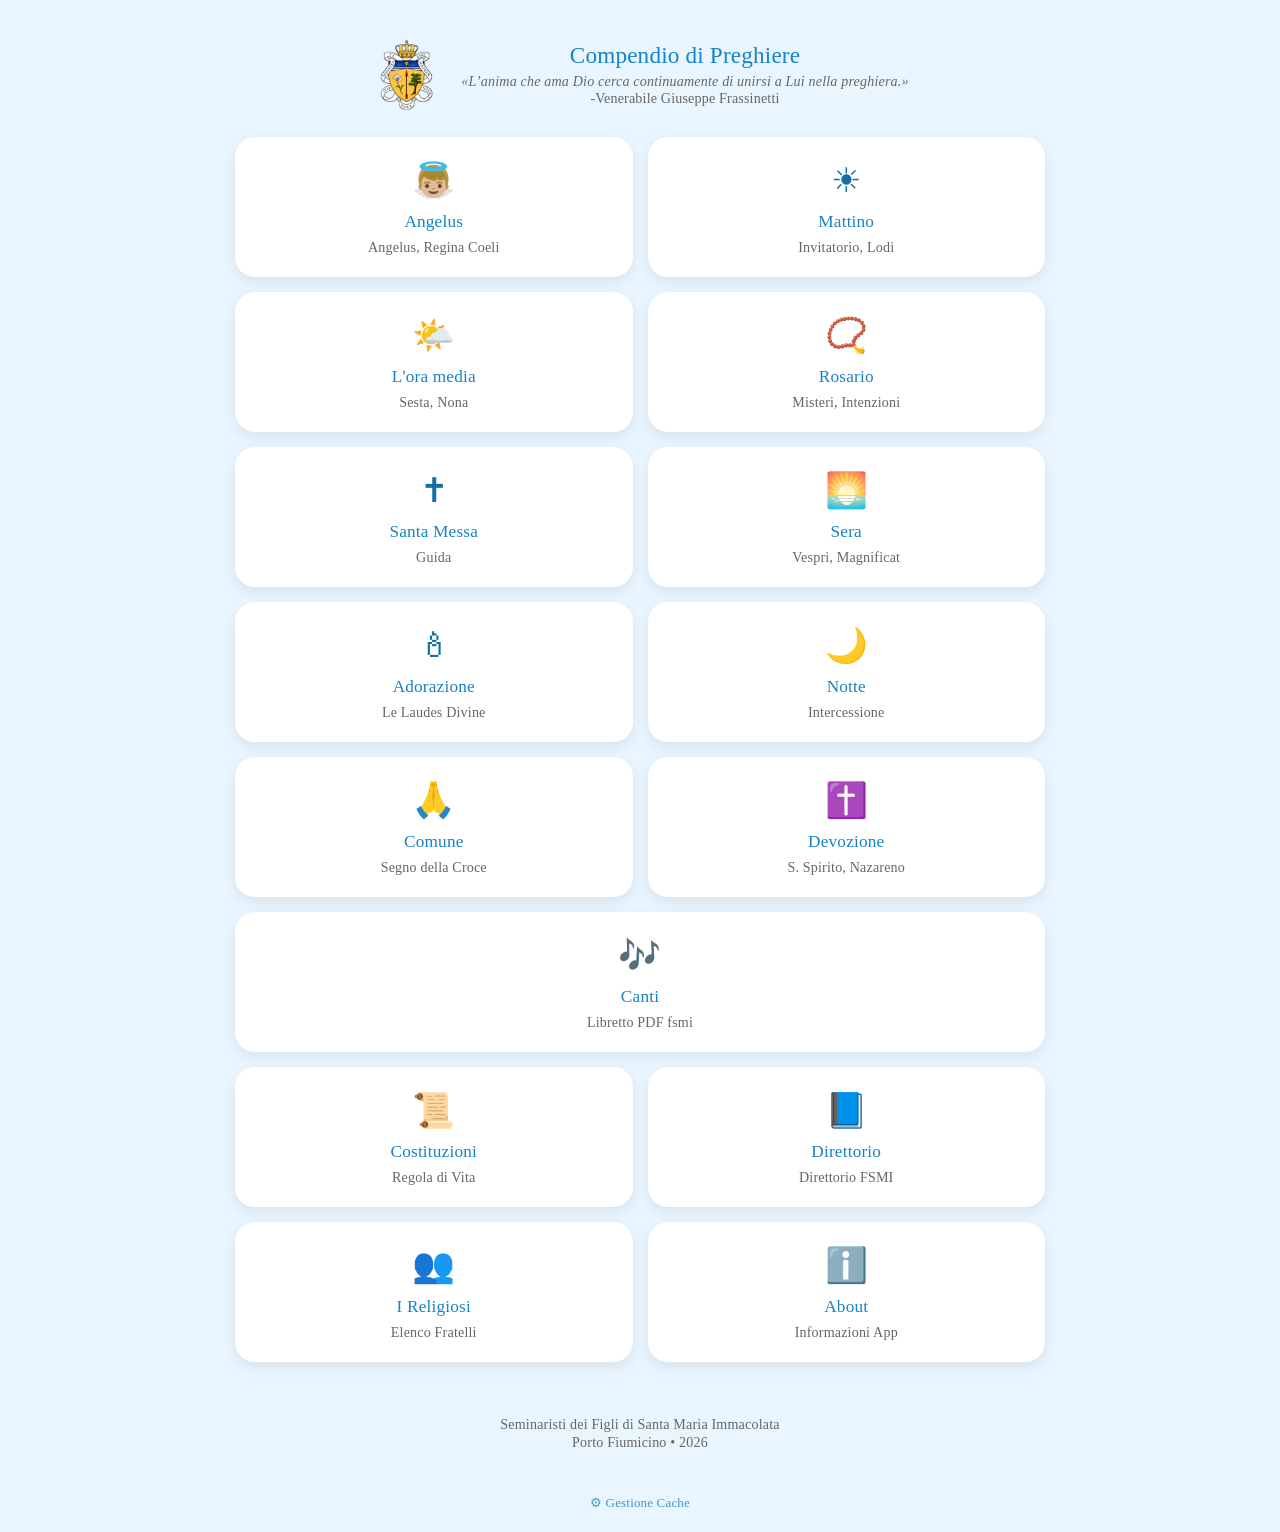
==== index.html @ a9f54e00 "update" ====
<!DOCTYPE html>
<html lang="it">
<head>
    <meta charset="UTF-8">
    <meta name="viewport" content="width=device-width, initial-scale=1.0">

    <title>Compendio di Preghiere</title>

    <link rel="stylesheet" href="css/style.css">
    <link rel="manifest" href="manifest.webmanifest">

    <meta name="theme-color" content="#4aaee8">
    <meta name="mobile-web-app-capable" content="yes">
    <meta name="apple-mobile-web-app-status-bar-style" content="default">
    <meta name="apple-mobile-web-app-title" content="Preghiera">
</head>

<body>
    <main class="home">
        <br>

        <section class="home-hero">
            <img src="images/logo.png" alt="Logo SHMI">

            <div class="hero-text">
                <h1>Compendio di Preghiere</h1>

                <p class="subtitle">
                    <em>«L’anima che ama Dio cerca continuamente
                    di unirsi a Lui nella preghiera.»</em>
                    <br>
                    -Venerabile Giuseppe Frassinetti
                </p>
            </div>
        </section>

        <section class="app-grid">
            <a href="angelus.html">
                <span>👼🏼</span>
                <h3>Angelus</h3>
                <p>Angelus, Regina Coeli</p>
            </a>

            <a href="morning-prayer.html">
                <span>☀</span>
                <h3>Mattino</h3>
                <p>Invitatorio, Lodi</p>
            </a>

            <a href="sesta-nona.html">
                <span>🌤️</span>
                <h3>L'ora media</h3>
                <p>Sesta, Nona</p>
            </a>

            <a href="rosary.html">
                <span>📿</span>
                <h3>Rosario</h3>
                <p>Misteri, Intenzioni</p>
            </a>

            <a href="mass-guide.html">
                <span>✝</span>
                <h3>Santa Messa</h3>
                <p>Guida</p>
            </a>

            <a href="evening-prayer.html">
                <span>🌅</span>
                <h3>Sera</h3>
                <p>Vespri, Magnificat</p>
            </a>

            <a href="adoration.html">
                <span>🕯</span>
                <h3>Adorazione</h3>
                <p>Le Laudes Divine</p>
            </a>

            <a href="night-prayer.html">
                <span>🌙</span>
                <h3>Notte</h3>
                <p>Intercessione</p>
            </a>

            <a href="basic-prayers.html">
                <span>🙏</span>
                <h3>Comune</h3>
                <p>Segno della Croce</p>
            </a>

            <a href="devotions.html">
                <span>✝️</span>
                <h3>Devozione</h3>
                <p>S. Spirito, Nazareno</p>
            </a>

            <a href="songbook.html" class="wide-card">
                <span>🎶</span>
                <h3>Canti</h3>
                <p>Libretto PDF fsmi</p>
            </a>

            <a href="costituzioni.html">
                <span>📜</span>
                <h3>Costituzioni</h3>
                <p>Regola di Vita</p>
            </a>

            <a href="direttorio.html">
                <span>📘</span>
                <h3>Direttorio</h3>
                <p>Direttorio FSMI</p>
            </a>

            <a href="religiosi.html">
                <span>👥</span>
                <h3>I Religiosi</h3>
                <p>Elenco Fratelli</p>
            </a>

            <a href="about.html">
                <span>ℹ️</span>
                <h3>About</h3>
                <p>Informazioni App</p>
            </a>
        </section>
    </main>

    <footer>
        <p class="subtitle">
            Seminaristi dei Figli di Santa Maria Immacolata<br>
            Porto Fiumicino • 2026
        </p>
    </footer>

    <!-- CACHE MANAGER LINK: BROWSER / PWA ONLY -->
    <div id="cacheManagerLink" hidden
         style="text-align:center; padding: 10px 0 20px;">

        <a href="cache-manager.html"
           style="
               color: #1683c6;
               font-family: Georgia, 'Times New Roman', serif;
               font-size: 13px;
               text-decoration: none;
               opacity: 0.8;
           ">
            ⚙ Gestione Cache
        </a>

    </div>

    <!-- SHOW CACHE MANAGER ONLY OUTSIDE CORDOVA -->
    <script>
        (() => {
            const link = document.getElementById("cacheManagerLink");

            function updateCacheManagerVisibility() {
                link.hidden = !!window.cordova;
            }

            updateCacheManagerVisibility();

            document.addEventListener(
                "deviceready",
                updateCacheManagerVisibility,
                false
            );
        })();
    </script>



    <script src="js/app.js"></script>

</body>
</html>
---- css/style.css ----
/* ==========================================================
   LIBRETTO DI PREGHIERA
   UNIVERSAL STYLE SHEET
   Sky Blue Theme
========================================================== */


/* ==========================================================
   ROOT
========================================================== */

:root {
    --prayer-font-size: 17px;
    --background-color: #eaf6ff;
    --main-blue: #4AAEE8;
    --accent-blue: #1683c6;
    --link-blue: #1677b5;
    --text-color: #333333;
}


/* ==========================================================
   RESET
========================================================== */

* {
    box-sizing: border-box;
}

html {
    scroll-behavior: smooth;
}

body {
    margin: 0;
    background: var(--background-color);
    color: var(--text-color);
    font-family: Georgia, "Times New Roman", serif;
    font-size: 17px;
    line-height: 1.24;
    letter-spacing: .01em;
}



/* ==========================================================
   GLOBAL HEADER SYSTEM
========================================================== */

header {
    position: sticky;
    top: 0;
    z-index: 1000;

    display: flex;
    align-items: center;
    justify-content: center;

    width: 100%;
    height: 42px;
    min-height: 42px;
    box-sizing: border-box;
    margin: 0;
    padding: 0 48px 0 10px;

    background: var(--main-blue);
    color: #ffffff;
    text-align: center;
    box-shadow: 0 2px 6px rgba(0, 0, 0, .12);
}

header h1 {
    margin: 0;
    padding: 0;
    color: inherit;
    font-family: Georgia, "Times New Roman", serif;
    font-size: 17px;
    font-weight: normal;
    line-height: 1.1;
    text-align: center;
}

header p {
    display: none;
}

/* Canti catalogue */
.songbook-header {
    justify-content: center;
}

/* HTML song viewer */
.song-viewer-header {
    position: relative;
    top: auto;
    z-index: 10;
    flex: 0 0 42px;
    justify-content: space-between;
    padding: 0 14px;
}

/* PDF song viewer */
.pdf-song-viewer-header {
    position: relative;
    top: auto;
    z-index: 10;
    flex: 0 0 42px;
    display: grid;
    grid-template-columns: 56px 1fr 56px;
    align-items: center;
    padding: 0 8px;
}





/* ==========================================================
   MAIN CONTENT
========================================================== */

main {
    width: 100%;
    max-width: 850px;
    margin: 0 auto;
    padding: 20px;
}


/* ==========================================================
   HOME PAGE
========================================================== */

.home {
    padding-top: 10px;
}

.home-hero {
    display: flex;
    align-items: center;
    justify-content: center;
    gap: 18px;
    width: 100%;
    padding: 8px 5px 18px;
}

.home-hero img {
    display: block;
    width: 72px;
    height: auto;
    flex-shrink: 0;
}

.hero-text {
    flex: 0 1 auto;
    text-align: center;
}

.home-hero h1 {
    margin: 0;
    color: var(--accent-blue);
    font-size: 1.45rem;
    font-weight: normal;
    line-height: 1.15;
}

.subtitle {
    margin: 4px 0 0;
    color: #666666;
    font-size: .88rem;
    line-height: 1.25;
}

.subcenter {
    display: block;
    font-size: .88rem;
    text-align: center;
}


/* ==========================================================
   HOME PAGE APP GRID
========================================================== */

.app-grid {
    display: grid;
    grid-template-columns: repeat(2, 1fr);
    gap: 15px;
    margin-top: 8px;
}

.app-grid a {
    display: flex;
    flex-direction: column;
    align-items: center;
    justify-content: center;
    min-height: 140px;
    padding: 20px 15px;
    border-radius: 20px;
    background: #ffffff;
    color: #146fa5;
    text-align: center;
    text-decoration: none;
    box-shadow: 0 5px 14px rgba(0, 0, 0, .08);
    transition: .25s;
}

.app-grid a:hover {
    transform: translateY(-3px);
    box-shadow: 0 8px 18px rgba(0, 0, 0, .12);
}

.app-grid span {
    margin-bottom: 10px;
    font-size: 2.15rem;
}

.app-grid h3 {
    margin: 0;
    color: var(--accent-blue);
    font-size: 1.08rem;
    font-weight: normal;
}

.app-grid p {
    margin: 6px 0 0;
    color: #666666;
    font-size: .88rem;
    line-height: 1.2;
}

.wide-card {
    grid-column: 1 / -1;
}


/* ==========================================================
   COMPACT SUMMARY
========================================================== */

.compactsummary {
    width: 100%;
    margin: 0;
}

.compactsummary details {
    width: 100%;
    margin: 0;
    padding: 0;
}

.compactsummary summary {
    width: 220px;
    margin: 0 auto;
    padding: 2px 0;
    text-align: left;
}


/* ==========================================================
   PRAYER CARDS
========================================================== */

.prayer-card {
    margin-bottom: 24px;
    padding: 26px;
    border-radius: 18px;
    background: #ffffff;
    box-shadow: 0 4px 12px rgba(0, 0, 0, .08);
}

.prayer-card h2 {
    display: flex;
    align-items: center;
    justify-content: space-between;
    gap: 10px;
    margin: 0 0 15px;
    padding-bottom: 10px;
    border-bottom: 1px solid #d7ecfa;
    color: var(--accent-blue);
    font-size: 1.45rem;
    font-weight: normal;
}

.prayer-card h3 {
    color: var(--accent-blue);
    font-weight: normal;
}


/* ==========================================================
   SONG BUTTONS IN PRAYER CARDS
========================================================== */

.song-button {
    flex-shrink: 0;
    margin: 0;
    padding: 0;
    border: none;
    background: transparent;
    font-size: .9em;
    line-height: 1;
    cursor: pointer;
}

.song-button:hover {
    transform: scale(1.1);
}

.song-button:active {
    transform: scale(.95);
}


/* ==========================================================
   GENERAL TEXT AND PARAGRAPHS
========================================================== */

p {
    margin: 0;
    font-size: var(--prayer-font-size);
    line-height: 1.24;
}

.prayer {
    text-align: center;
}

.response {
    color: #267aa8;
    font-style: italic;
}

.rubric {
    color: #8d3b00;
    font-style: italic;
}

.antiphon {
    color: var(--accent-blue);
    font-weight: bold;
}

.psalm {
    text-align: left;
}

.center {
    text-align: center;
}

.right {
    text-align: right;
}

.justify {
    text-align: justify;
}

.sub {
    font-size: 10px;
}


/* ==========================================================
   DETAILS AND SUMMARY
========================================================== */

details {
    margin: 5px 0;
    padding: 5px 15px;
}

summary {
    padding: 4px;
    color: var(--link-blue);
    font-weight: bold;
    cursor: pointer;
}

summary:hover {
    color: #0c5b8d;
}

details .prayer {
    padding-top: 6px;
}


/* ==========================================================
   NESTED DETAILS
========================================================== */

.subdetails {
    margin: 8px 0 8px 12px;
    padding: 4px 10px;
    border: 1px solid #b9def5;
    border-radius: 8px;
    background: #ffffff;
    box-shadow: none;
}

.subdetails summary {
    padding: 5px 4px;
    color: var(--link-blue);
    font-size: .95em;
    font-weight: bold;
}

.subdetails summary:hover {
    color: #0c5b8d;
}

.subdetails .prayer {
    padding: 8px 4px 4px;
}


/* ==========================================================
   GENERAL LINKS
========================================================== */

a {
    color: var(--link-blue);
}

a:hover {
    color: #0c5b8d;
}


/* ==========================================================
   FOOTER
========================================================== */

footer {
    padding: 30px 20px;
    color: #777777;
    font-size: .9rem;
    text-align: center;
}


/* ==========================================================
   FLOATING ZOOM CONTROLS
========================================================== */

.zoom-container {
    position: fixed;
    right: 20px;
    bottom: 20px;
    z-index: 9999;
}

.zoom-btn,
.zoom-controls button {
    width: 58px;
    height: 58px;
    border: none;
    border-radius: 50%;
    background: var(--main-blue);
    color: #ffffff;
    font-size: 26px;
    cursor: pointer;
    box-shadow: 0 5px 12px rgba(0, 0, 0, .25);
    transition: .2s;
}

.zoom-btn:hover,
.zoom-controls button:hover {
    transform: scale(1.08);
}

.zoom-controls {
    display: none;
    flex-direction: column;
    gap: 10px;
    margin-bottom: 10px;
}

.zoom-controls.show {
    display: flex;
}


/* ==========================================================
   PRAYER INTENTIONS SLIDER
========================================================== */

.intentions-slider {
    display: flex;
    width: 100%;
    overflow-x: auto;
    scroll-snap-type: x mandatory;
    scroll-behavior: smooth;
    -webkit-overflow-scrolling: touch;
    scrollbar-width: none;
}

.intentions-slider::-webkit-scrollbar {
    display: none;
}

.intention {
    flex: 0 0 100%;
    width: 100%;
    box-sizing: border-box;
    scroll-snap-align: start;
    scroll-snap-stop: always;
}

.intention .prayer {
    margin: 0;
}

.angelus-slider .intention {
    padding: 0 10px;
}


/* ==========================================================
   SLIDER TITLES AND NAVIGATION
========================================================== */

.slider-title {
    margin: 0 0 18px;
    color: #1672A8;
    font-size: 1.15rem;
    font-weight: normal;
    text-align: center;
}

.slider-navigation {
    display: flex;
    align-items: center;
    justify-content: space-between;
    margin-bottom: 8px;
    color: #1672A8;
    font-size: .82rem;
}

.slider-navigation .next,
.slider-navigation .previous {
    color: #777777;
    font-size: .82rem;
}

.slider-navigation .current {
    color: #1672A8;
    font-weight: bold;
}


/* ==========================================================
   LITANY
========================================================== */

.litany p {
    margin: 0;
    line-height: 1.35;
}

.litany .group-space {
    margin-top: 12px;
}


/* ==========================================================
   SLIDER PROGRESS INDICATORS
========================================================== */

.angelus-progress,
.litany-progress {
    display: flex;
    align-items: center;
    justify-content: center;
    gap: 7px;
    margin-top: 18px;
}

.angelus-progress span,
.litany-progress span {
    display: block;
    width: 7px;
    height: 7px;
    border-radius: 50%;
    background: #d0d0d0;
}

.angelus-progress span.active,
.litany-progress span.active {
    background: #1672A8;
}


/* ==========================================================
   LANGUAGE MENU
========================================================== */

.language-menu {
    display: flex;
    justify-content: center;
    gap: 10px;
    margin-bottom: 15px;
}

.language-menu button {
    padding: 6px 18px;
    border: none;
    border-radius: 20px;
    background: #eaf6ff;
    color: var(--accent-blue);
    font-size: 14px;
    cursor: pointer;
}

.language-menu button.active {
    background: var(--main-blue);
    color: #ffffff;
}

.prayer-language {
    width: 100%;
}


/* ==========================================================
   PRAYER LINKS
========================================================== */

.prayer-link {
    margin: 20px 0;
    text-align: center;
}

.prayer-link a {
    text-decoration: none;
}


/* ==========================================================
   MYSTERIES
========================================================== */

.mysteries-list {
    margin: 8px 0 12px 12px;
    padding-left: 12px;
    border-left: 2px solid #b9def5;
}

.mysteries-list p {
    margin: 3px 0;
    line-height: 1.45;
}

.mysteries-list span {
    color: #1672A8;
}


/* ==========================================================
   GUITAR BUTTON
   Reusable button styling
========================================================== */

.guitar-link {
    position: absolute;
    top: 12px;
    right: 15px;
    display: flex;
    align-items: center;
    justify-content: center;
    width: 44px;
    height: 44px;
    border-radius: 50%;
    background: #4aaee8;
    text-decoration: none;
    box-shadow: 0 2px 6px rgba(0, 0, 0, .18);
    transition: transform .2s ease, background .2s ease;
}

.guitar-icon {
    font-size: 25px;
    line-height: 1;
    filter: grayscale(1) brightness(0) invert(1);
}

.guitar-link:hover {
    background: #3b9ed8;
    transform: scale(1.08);
}

.guitar-link:active {
    transform: scale(.94);
}


/* ==========================================================
   MASS GUIDE — SONG SELECTION OVERLAY
========================================================== */

.mass-song-overlay {
    position: fixed;
    inset: 0;
    z-index: 9999;
    display: flex;
    align-items: center;
    justify-content: center;
    padding: 20px;
    background: rgba(0, 0, 0, .45);
    opacity: 0;
    visibility: hidden;
    transition: opacity .2s ease, visibility .2s ease;
}

.mass-song-overlay.show {
    opacity: 1;
    visibility: visible;
}

.mass-song-panel {
    display: flex;
    flex-direction: column;
    width: 100%;
    max-width: 520px;
    max-height: 80vh;
    overflow: hidden;
    border-radius: 18px;
    background: #ffffff;
    box-shadow: 0 10px 35px rgba(0, 0, 0, .25);
    transform: translateY(15px) scale(.97);
    transition: transform .2s ease;
}

.mass-song-overlay.show .mass-song-panel {
    transform: translateY(0) scale(1);
}


/* Mass song overlay header */

.mass-song-header {
    display: flex;
    align-items: center;
    justify-content: space-between;
    padding: 16px 18px;
    background: var(--main-blue);
    color: #ffffff;
}

.mass-song-header h2 {
    margin: 0;
    font-size: 20px;
    font-weight: 600;
}

.mass-song-close {
    width: 38px;
    height: 38px;
    border: none;
    border-radius: 50%;
    background: rgba(255, 255, 255, .2);
    color: #ffffff;
    font-size: 28px;
    line-height: 1;
    cursor: pointer;
}

.mass-song-close:active {
    transform: scale(.92);
}


/* Mass song list */

.mass-song-list {
    overflow-y: auto;
    padding: 8px 0;
    -webkit-overflow-scrolling: touch;
}

.mass-song-item {
    display: flex;
    align-items: center;
    justify-content: space-between;
    gap: 15px;
    width: 100%;
    padding: 15px 18px;
    border: none;
    border-bottom: 1px solid #e5e5e5;
    background: #ffffff;
    font-family: inherit;
    font-size: 16px;
    text-align: left;
    cursor: pointer;
}

.mass-song-item:last-child {
    border-bottom: none;
}

.mass-song-item:active {
    background: #eef8fd;
}

.mass-song-name {
    flex: 1;
}

.mass-song-page {
    min-width: 32px;
    color: #1672A8;
    font-weight: 600;
    text-align: right;
}

.mass-song-empty {
    margin: 0;
    padding: 25px;
    color: #777777;
    text-align: center;
}


/* Prevent background scrolling when overlay is open */

body.mass-song-open {
    overflow: hidden;
}


/* ==========================================================
   MOBILE
========================================================== */

@media (max-width: 600px) {

    body {
        font-size: 16px;
    }


header {
    height: 42px;
    min-height: 42px;
    padding: 0 48px 0 10px;
}

header h1 {
    font-size: 17px;
}


    main {
        padding: 12px;
    }

    .home {
        padding-top: 5px;
    }

    .home-hero {
        gap: 14px;
        padding: 5px 0 15px;
    }

    .home-hero img {
        width: 105px;
        height: 105px;
    }

    .home-hero h1 {
        font-size: 1.7rem;
    }

    .subtitle {
        font-size: .8rem;
    }

    .app-grid {
        gap: 14px;
    }

    .app-grid a {
        min-height: 125px;
        padding: 18px 12px;
    }

    .prayer-card {
        padding: 18px;
    }

    .prayer-card h2 {
        font-size: 1.25rem;
    }

    .zoom-btn,
    .zoom-controls button {
        width: 52px;
        height: 52px;
        font-size: 22px;
    }
}









/* ==========================================================
   UNIVERSAL GUITAR TUNER BUTTON
   Consistent position across all pages
========================================================== */

header .guitar-button {
    position: absolute;
    top: 50%;
    left: 6px;
    right: auto;
    transform: translateY(-50%);
    z-index: 2;

    width: 36px;
    height: 36px;
    min-width: 36px;
    flex: 0 0 36px;

    margin: 0;
    padding: 0;
    display: flex;
    align-items: center;
    justify-content: center;

    border: none;
    border-radius: 50%;
    background: transparent;
    color: #4AAEE8;
    cursor: pointer;
    -webkit-tap-highlight-color: transparent;
}

header .guitar-button svg {
    display: block;
    width: 34px;
    height: 34px;
    flex-shrink: 0;
}
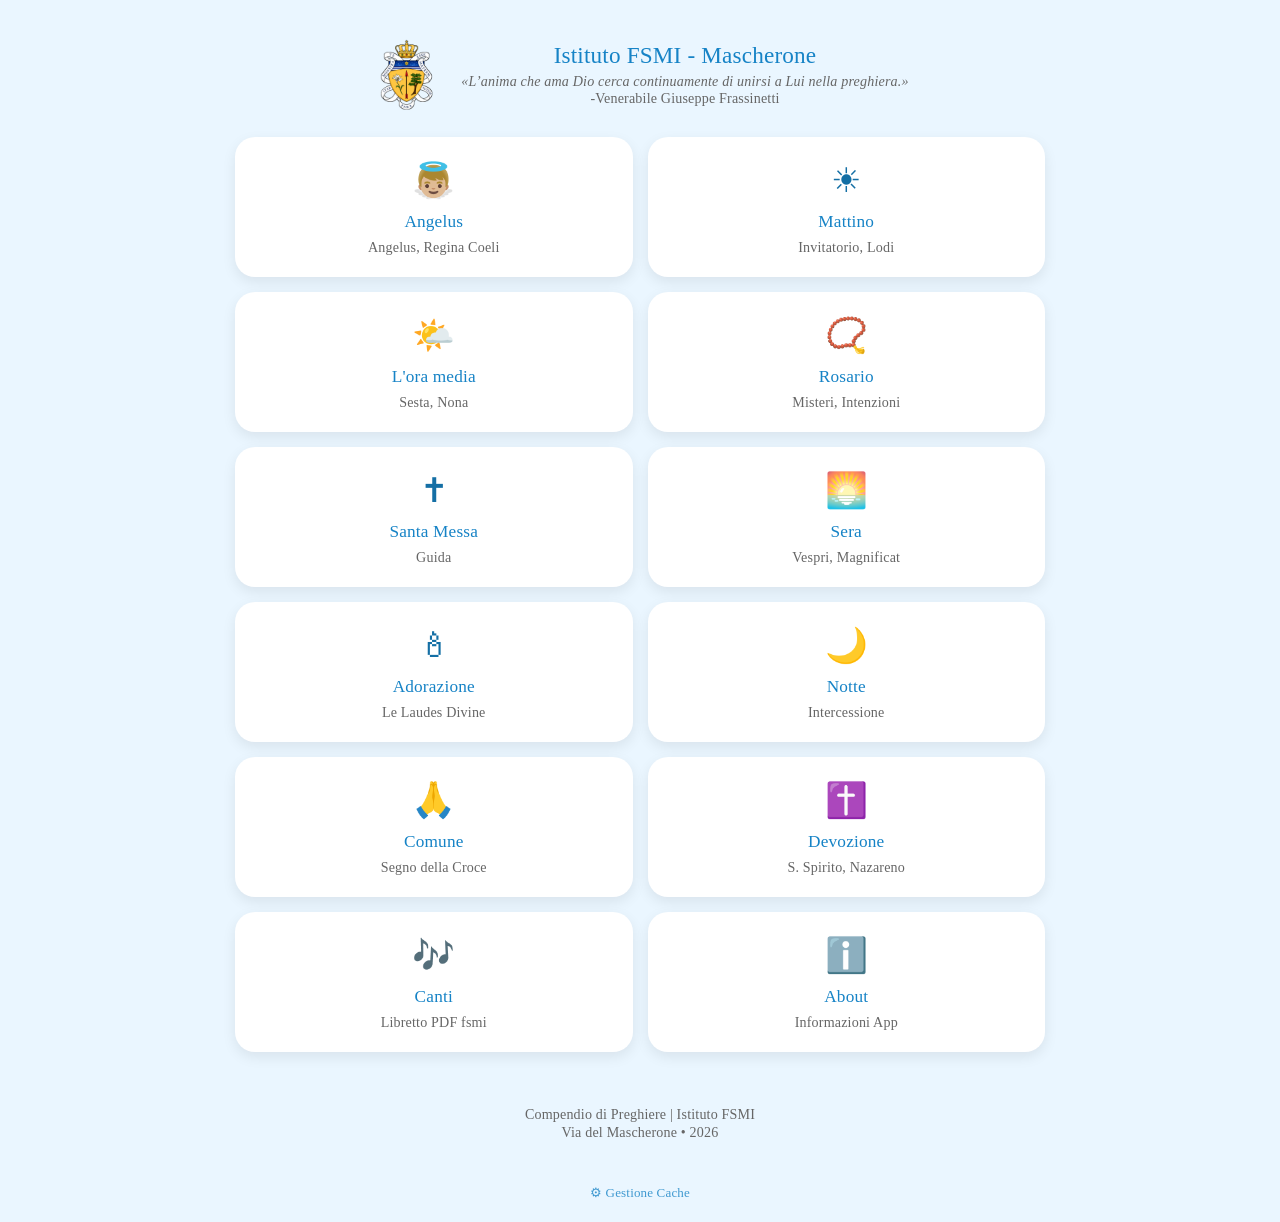
==== commit 024a0783: "update" ====
--- a/index.html
+++ b/index.html
@@ -24,7 +24,7 @@
             <img src="images/logo.png" alt="Logo SHMI">
 
             <div class="hero-text">
-                <h1>Compendio di Preghiere</h1>
+                <h1>Istituto FSMI - Mascherone</h1>
 
                 <p class="subtitle">
                     <em>«L’anima che ama Dio cerca continuamente
@@ -96,29 +96,12 @@
                 <p>S. Spirito, Nazareno</p>
             </a>
 
-            <a href="songbook.html" class="wide-card">
+            <a href="songbook.html">
                 <span>🎶</span>
                 <h3>Canti</h3>
                 <p>Libretto PDF fsmi</p>
             </a>
 
-            <a href="costituzioni.html">
-                <span>📜</span>
-                <h3>Costituzioni</h3>
-                <p>Regola di Vita</p>
-            </a>
-
-            <a href="direttorio.html">
-                <span>📘</span>
-                <h3>Direttorio</h3>
-                <p>Direttorio FSMI</p>
-            </a>
-
-            <a href="religiosi.html">
-                <span>👥</span>
-                <h3>I Religiosi</h3>
-                <p>Elenco Fratelli</p>
-            </a>
 
             <a href="about.html">
                 <span>ℹ️</span>
@@ -130,8 +113,8 @@
 
     <footer>
         <p class="subtitle">
-            Seminaristi dei Figli di Santa Maria Immacolata<br>
-            Porto Fiumicino • 2026
+            Compendio di Preghiere | Istituto FSMI<br>
+            Via del Mascherone • 2026
         </p>
     </footer>
 
